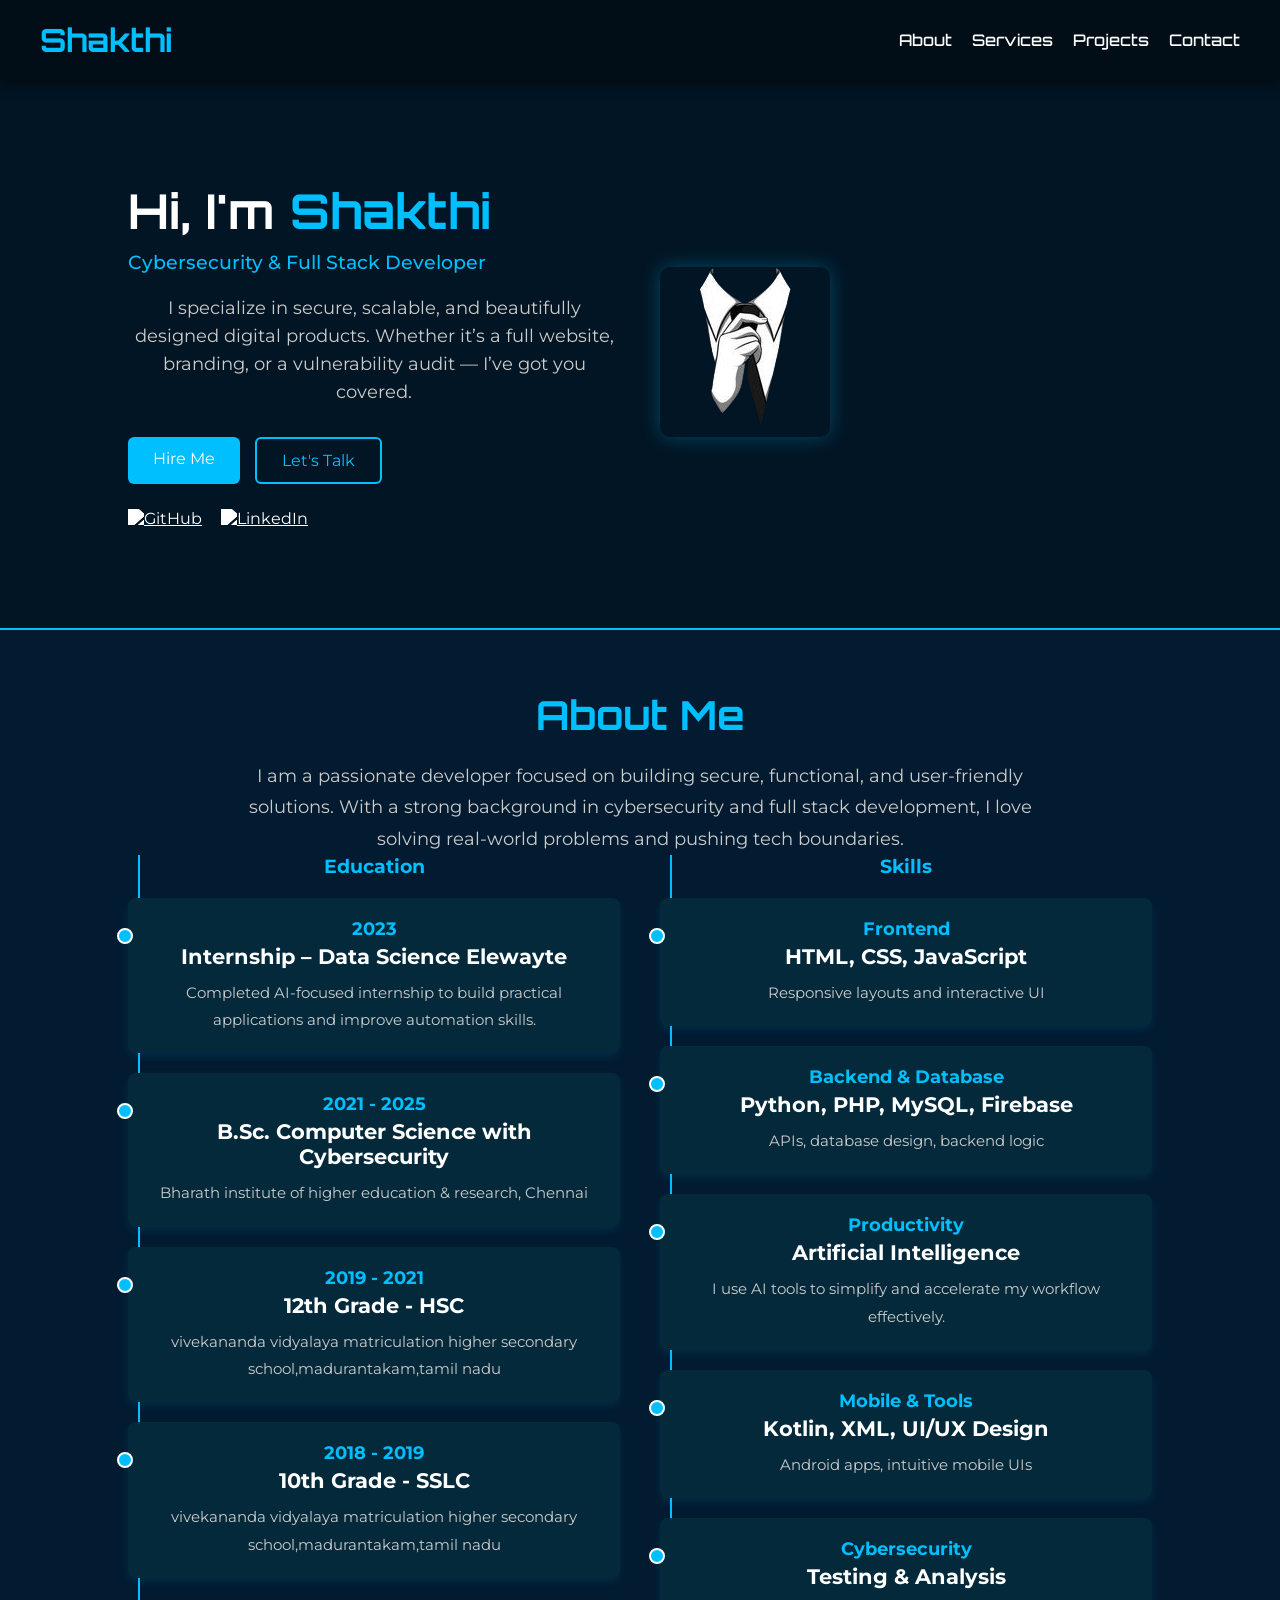
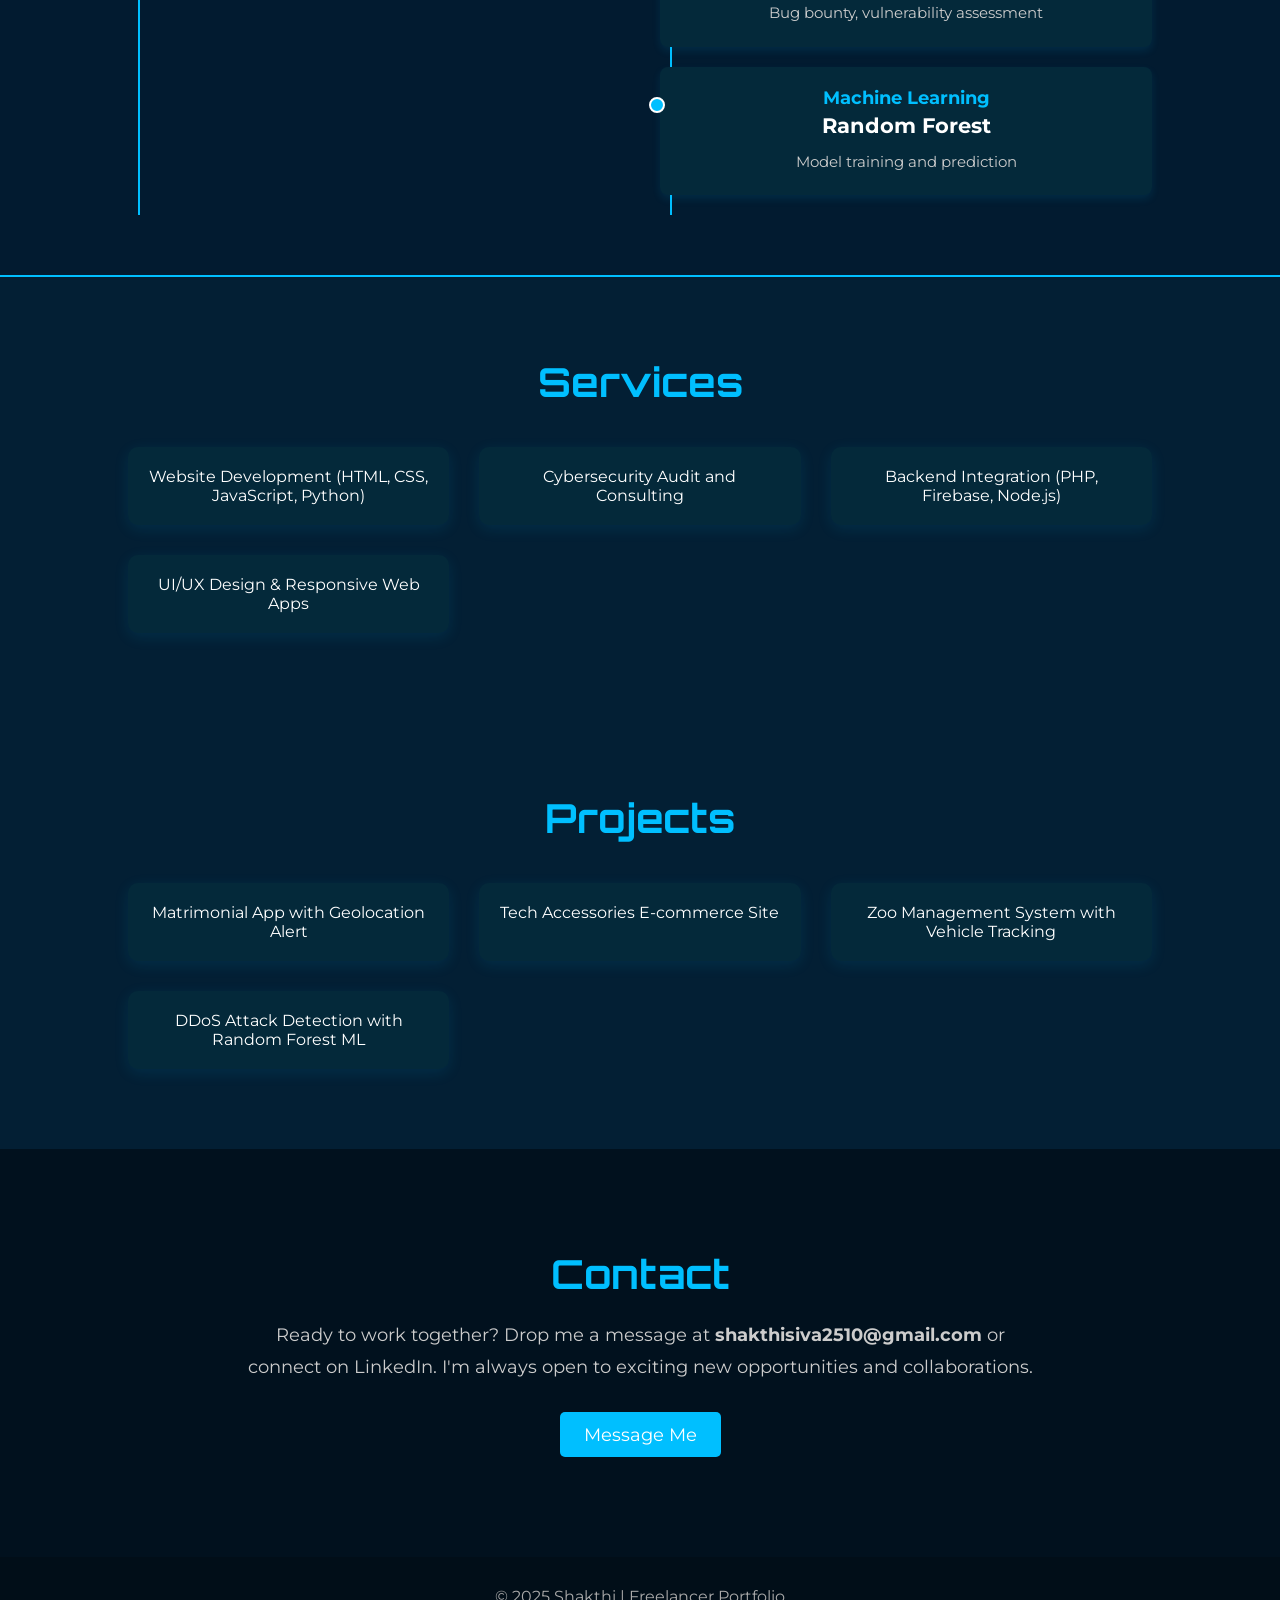
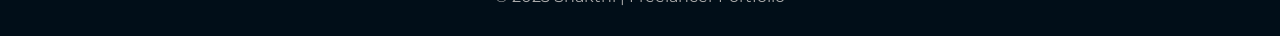
==== portfolio.html @ a1f35052 "Add files via upload" ====
<!DOCTYPE html>
<html lang="en">
<head>
  <meta charset="UTF-8">
  <meta name="viewport" content="width=device-width, initial-scale=1.0">
  <title>Shakthi | Freelancer Portfolio</title>
  <link href="https://fonts.googleapis.com/css2?family=Poppins:wght@300;500;700&family=Orbitron:wght@500&family=Montserrat:wght@400;600&display=swap" rel="stylesheet">
  <style>
    html {
      scroll-behavior: smooth;
    }

    * {
      margin: 0;
      padding: 0;
      box-sizing: border-box;
    }

    body {
      background-color: #021524;
      color: #fff;
      overflow-x: hidden;
      font-family: 'Montserrat', sans-serif;
    }

    header {
      background-color: #010e18;
      padding: 20px 40px;
      display: flex;
      justify-content: space-between;
      align-items: center;
      box-shadow: 0 4px 12px rgba(0,0,0,0.6);
      position: sticky;
      top: 0;
      z-index: 1000;
      animation: slideInDown 1s ease-in-out;
      font-family: 'Orbitron', sans-serif;
    }

    .logo {
      font-size: 2em;
      font-weight: bold;
      color: #00bfff;
    }

    nav {
      display: flex;
      gap: 20px;
    }

    nav a {
      color: #fff;
      text-decoration: none;
      font-weight: 500;
      transition: 0.3s ease;
    }

    nav a:hover {
      color: #00bfff;
    }

    section {
      padding: 80px 10vw;
    }

    .hero-modern {
      display: grid;
      grid-template-columns: 1fr 1fr;
      align-items: center;
      gap: 40px;
      padding-top: 100px;
      padding-bottom: 100px;
      animation: fadeIn 2s ease-in;
      background-image: url('https://images.unsplash.com/photo-1606761568499-6fbb9f047f91');
      background-size: cover;
      background-repeat: no-repeat;
      background-position: center;
        }

    .hero-text h1 {
      font-size: 3em;
      font-weight: 700;
      animation: slideInLeft 1s ease-out;
      font-family: 'Orbitron', sans-serif;
    }

    .hero-text h1 span {
      color: #00bfff;
    }

    .hero-text h3 {
      font-weight: 500;
      color: #00bfff;
      margin: 10px 0 20px;
      animation: fadeInUp 1.5s ease-in;
    }

    .hero-text p {
      max-width: 500px;
      line-height: 1.6;
      margin-bottom: 30px;
      color: #cccccc;
      animation: fadeInUp 1.8s ease-in;
    }

    .hero-buttons {
      display: flex;
      gap: 15px;
      margin-bottom: 25px;
      animation: fadeInUp 2s ease-in;
    }

    .btn {
      padding: 12px 25px;
      font-size: 1em;
      border-radius: 6px;
      text-decoration: none;
      transition: 0.3s ease;
      font-family: 'Montserrat', sans-serif;
    }

    .filled {
      background-color: #00bfff;
      color: #fff;
    }

    .outlined {
      border: 2px solid #00bfff;
      color: #00bfff;
    }

    .btn:hover {
      transform: translateY(-2px);
    }

    .social-icons {
      margin-top: 15px;
      animation: fadeInUp 2.2s ease-in;
    }

    .social-icons a {
      margin-right: 15px;
    }

    .social-icons img {
      width: 30px;
      filter: brightness(0) invert(1);
    }

    .hero-img img {
      max-width: 100%;
      border-radius: 10px;
      box-shadow: 0 0 20px rgba(0, 191, 255, 0.3);
      animation: zoomIn 1.5s ease-in;
    }

    h2 {
      font-size: 2.5em;
      color: #00bfff;
      margin-bottom: 20px;
      text-align: center;
      font-family: 'Orbitron', sans-serif;
    }

    p {
      font-size: 1.1em;
      line-height: 1.8;
      color: #cccccc;
      max-width: 800px;
      margin: auto;
      text-align: center;
    }

    section#services, section#projects {
      background-color: #031f34;
    }

    section#services .grid, section#projects .grid {
      display: grid;
      grid-template-columns: repeat(auto-fit, minmax(250px, 1fr));
      gap: 30px;
      margin-top: 40px;
    }

    .card {
      background-color: #04293a;
      padding: 20px;
      border-radius: 10px;
      box-shadow: 0 4px 15px rgba(0, 191, 255, 0.1);
      transition: transform 0.4s ease, box-shadow 0.4s ease;
      text-align: center;
      animation: floatIn 2s ease-in-out;
    }

    .card:hover {
      transform: translateY(-10px) scale(1.02);
      box-shadow: 0 10px 25px rgba(0, 191, 255, 0.3);
    }

    section#contact {
      background-color: #01111e;
      text-align: center;
      padding: 100px 10vw;
    }

    section#about {
      background-color: #021b30;
      border-top: 2px solid #00bfff;
      border-bottom: 2px solid #00bfff;
      padding: 60px 10vw;
      text-align: center;
    }

    footer {
      text-align: center;
      padding: 30px;
      background-color: #010e18;
      color: #aaa;
      font-family: 'Montserrat', sans-serif;
    }

    .mail-button:hover {
      background-color: #0088cc;
    }
    .mail-button {
      display: inline-block;
      margin-top: 30px;
      background-color: #00bfff;
      color: #fff;
      padding: 12px 24px;
      border-radius: 5px;
      text-decoration: none;
      font-size: 1.1em;
      transition: background 0.3s ease;
    }
    .timeline {
      display: flex;
      justify-content: center;
      gap: 40px;
      flex-wrap: wrap;
    }

    .timeline-column {
      flex: 1 1 300px;
      max-width: 500px;
      position: relative;
    }

    .timeline-column::before {
      content: '';
      position: absolute;
      top: 0;
      left: 10px;
      bottom: 0;
      width: 2px;
      background: #00bfff;
    }

    .timeline-entry {
      background: #04293a;
      border-radius: 8px;
      padding: 20px 25px;
      margin: 20px 0;
      box-shadow: 0 4px 8px rgba(0, 191, 255, 0.1);
      position: relative;
      transition: transform 0.3s ease, box-shadow 0.3s ease;
    }

    .timeline-entry:hover {
      transform: translateY(-5px);
      box-shadow: 0 8px 16px rgba(0, 191, 255, 0.2);
    }

    .timeline-entry::before {
      content: '';
      position: absolute;
      top: 30px;
      left: -11px;
      width: 12px;
      height: 12px;
      border-radius: 50%;
      background: #00bfff;
      border: 2px solid #fff;
    }

    .timeline-entry h4 {
      color: #00bfff;
      font-size: 1.1em;
      margin-bottom: 5px;
    }

    .timeline-entry h3 {
      font-size: 1.3em;
      margin: 5px 0 10px;
    }

    .timeline-entry p {
      font-size: 0.95em;
      color: #ccc;
    }

    @keyframes fadeIn {
      from { opacity: 0; }
      to { opacity: 1; }
    }

    @keyframes slideInLeft {
      from { transform: translateX(-100px); opacity: 0; }
      to { transform: translateX(0); opacity: 1; }
    }

    @keyframes slideInDown {
      from { transform: translateY(-100px); opacity: 0; }
      to { transform: translateY(0); opacity: 1; }
    }

    @keyframes fadeInUp {
      from { transform: translateY(40px); opacity: 0; }
      to { transform: translateY(0); opacity: 1; }
    }

    @keyframes zoomIn {
      from { transform: scale(0.5); opacity: 0; }
      to { transform: scale(1); opacity: 1; }
    }

    @keyframes floatIn {
      0% { transform: translateY(20px); opacity: 0; }
      100% { transform: translateY(0); opacity: 1; }
    }
  </style>
</head>
<body>
<!-- rest of the HTML content remains unchanged -->

  <header>
    <div class="logo">Shakthi</div>
    <nav>
      <a href="#about">About</a>
      <a href="#services">Services</a>
      <a href="#projects">Projects</a>
      <a href="#contact">Contact</a>
    </nav>
  </header>

  <section class="hero-modern">
    <div class="hero-text">
      <h1>Hi, I'm <span>Shakthi</span></h1>
      <h3>Cybersecurity & Full Stack Developer</h3>
      <p>
        I specialize in secure, scalable, and beautifully designed digital products.
        Whether it’s a full website, branding, or a vulnerability audit — I’ve got you covered.
      </p>
      <div class="hero-buttons">
        <a href="#contact" class="btn filled">Hire Me</a>
        <a href="#contact" class="btn outlined">Let's Talk</a>
      </div>
      <div class="social-icons">
        <a href="https://www.github.com/shakthi2510"><img src="https://cdn-icons-png.flaticon.com/512/733/733553.png" alt="GitHub"></a>
        <a href="https://www.linkedin.com/in/shakthi25"><img src="https://cdn-icons-png.flaticon.com/512/733/733561.png" alt="LinkedIn"></a>
      </div>
    </div>
    <div class="hero-img">
      <img src="portfolio.png" alt="Shakthi Image">
    </div>
  </section>
  <section id="about">
    <h2>About Me</h2>
    <p>
      I am a passionate developer focused on building secure, functional, and user-friendly solutions. With a strong background in cybersecurity and full stack development, I love solving real-world problems and pushing tech boundaries.
    </p>

    <div class="timeline">
      <div class="timeline-column">
        <h3 style="color:#00bfff; text-align:center; margin-bottom: 10px;">Education</h3>
        <div class="timeline-entry">
          <h4>2023</h4>
          <h3>Internship – Data Science Elewayte</h3>
          <p>Completed AI-focused internship to build practical applications and improve automation skills.</p>
        </div>
        <div class="timeline-entry">
          <h4>2021 - 2025</h4>
          <h3>B.Sc. Computer Science with Cybersecurity</h3>
          <p>Bharath institute of higher education & research, Chennai</p>
        </div>
        <div class="timeline-entry">
          <h4>2019 - 2021</h4>
          <h3>12th Grade - HSC</h3>
          <p>vivekananda vidyalaya matriculation higher secondary school,madurantakam,tamil nadu</p>
        </div>
        <div class="timeline-entry">
          <h4>2018 - 2019</h4>
          <h3>10th Grade - SSLC</h3>
          <p>vivekananda vidyalaya matriculation higher secondary school,madurantakam,tamil nadu</p>
        </div>
      </div>

      <div class="timeline-column">
        <h3 style="color:#00bfff; text-align:center; margin-bottom: 10px;">Skills</h3>
        <div class="timeline-entry">
          <h4>Frontend</h4>
          <h3>HTML, CSS, JavaScript</h3>
          <p>Responsive layouts and interactive UI</p>
        </div>
        <div class="timeline-entry">
          <h4>Backend & Database</h4>
          <h3>Python, PHP, MySQL, Firebase</h3>
          <p>APIs, database design, backend logic</p>
        </div>
        <div class="timeline-entry">
          <h4>Productivity</h4>
          <h3>Artificial Intelligence</h3>
          <p>I use AI tools to simplify and accelerate my workflow effectively.</p>
        </div>
        <div class="timeline-entry">
          <h4>Mobile & Tools</h4>
          <h3>Kotlin, XML, UI/UX Design</h3>
          <p>Android apps, intuitive mobile UIs</p>
        </div>
        <div class="timeline-entry">
          <h4>Cybersecurity</h4>
          <h3>Testing & Analysis</h3>
          <p>Bug bounty, vulnerability assessment</p>
        </div>
        <div class="timeline-entry">
          <h4>Machine Learning</h4>
          <h3>Random Forest</h3>
          <p>Model training and prediction</p>
        </div>
      </div>
    </div>
  </section>

  <section id="services">
    <h2>Services</h2>
    <div class="grid">
      <div class="card">Website Development (HTML, CSS, JavaScript, Python)</div>
      <div class="card">Cybersecurity Audit and Consulting</div>
      <div class="card">Backend Integration (PHP, Firebase, Node.js)</div>
      <div class="card">UI/UX Design & Responsive Web Apps</div>
    </div>
  </section>

  <section id="projects">
    <h2>Projects</h2>
    <div class="grid">
      <div class="card">Matrimonial App with Geolocation Alert</div>
      <div class="card">Tech Accessories E-commerce Site</div>
      <div class="card">Zoo Management System with Vehicle Tracking</div>
      <div class="card">DDoS Attack Detection with Random Forest ML</div>
    </div>
  </section>

  <section id="contact">
    <h2>Contact</h2>
    <p>
      Ready to work together? Drop me a message at <strong>shakthisiva2510@gmail.com</strong> or connect on LinkedIn. I'm always open to exciting new opportunities and collaborations.
    </p>
    <a href="mailto:shakthisiva2510@gmail.com" class="mail-button">Message Me</a>
  </section>

  <footer>
    &copy; 2025 Shakthi | Freelancer Portfolio
  </footer>
</body>
</html>
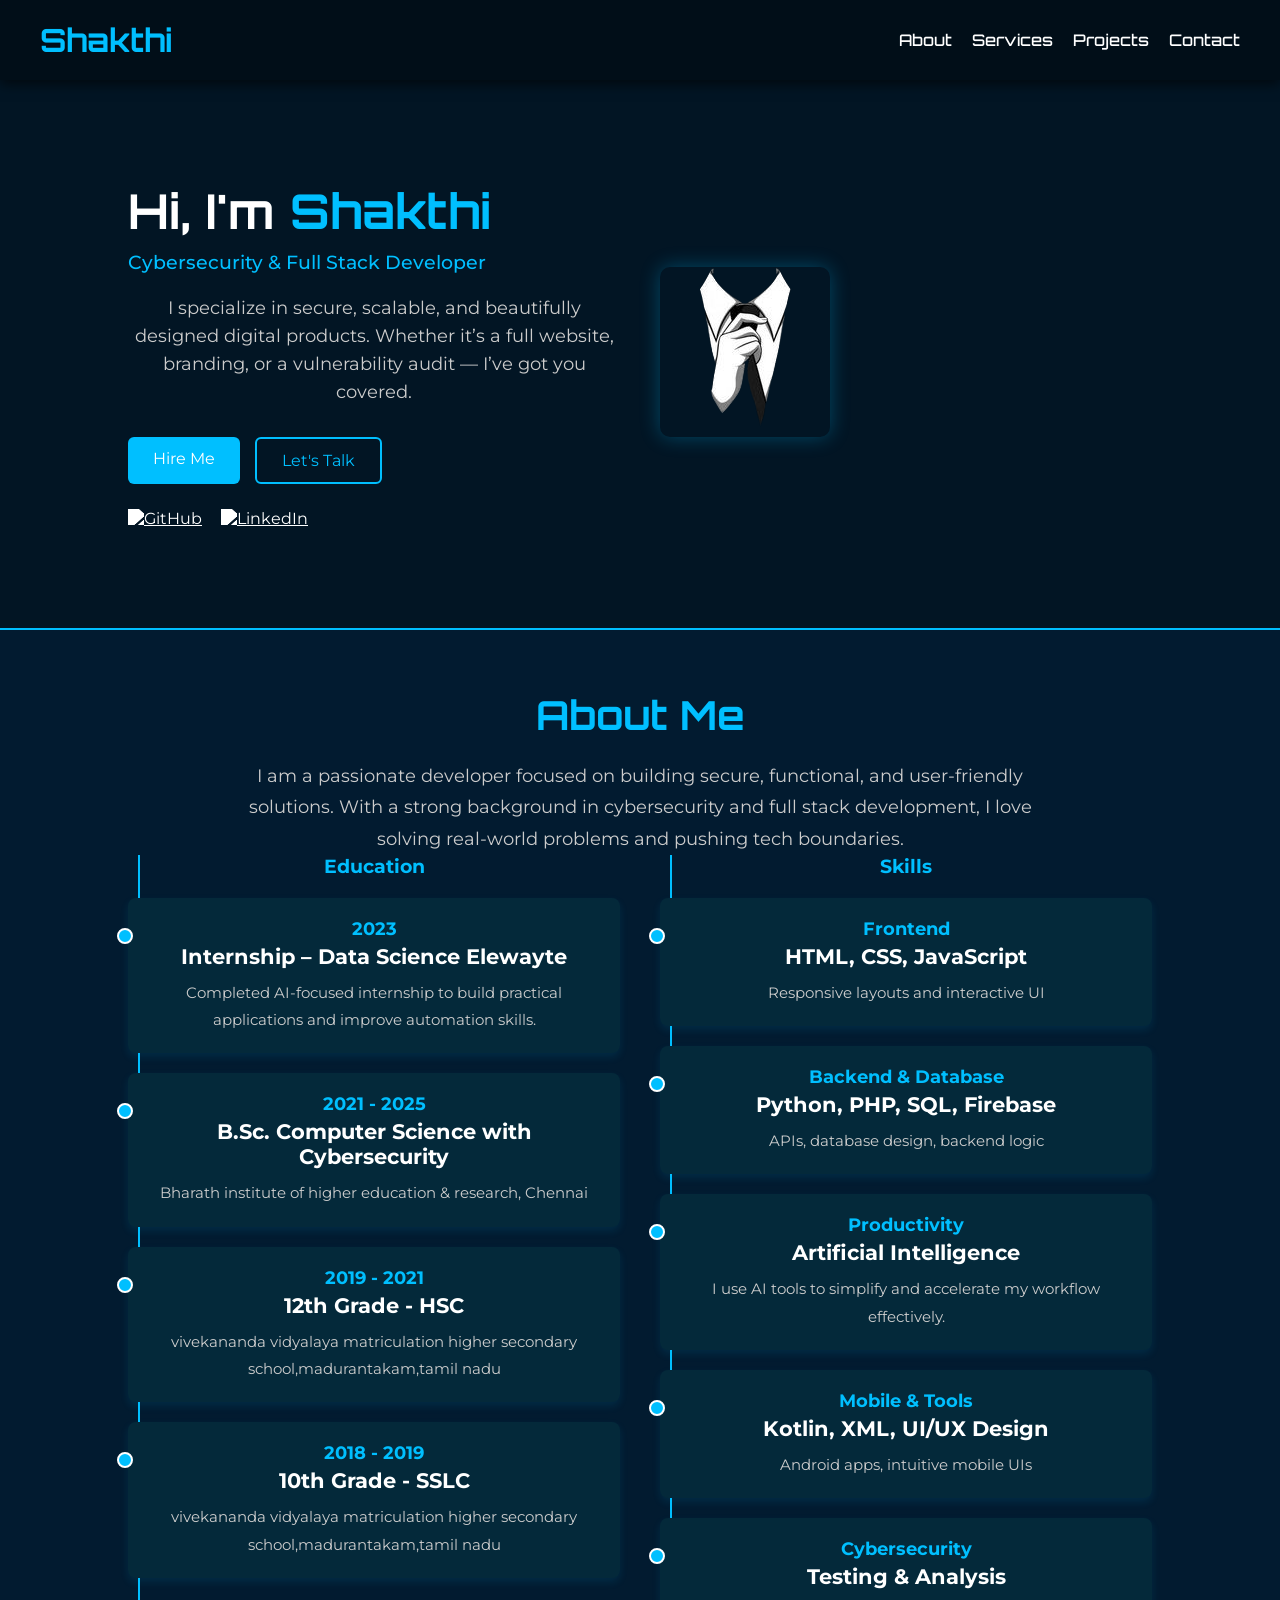
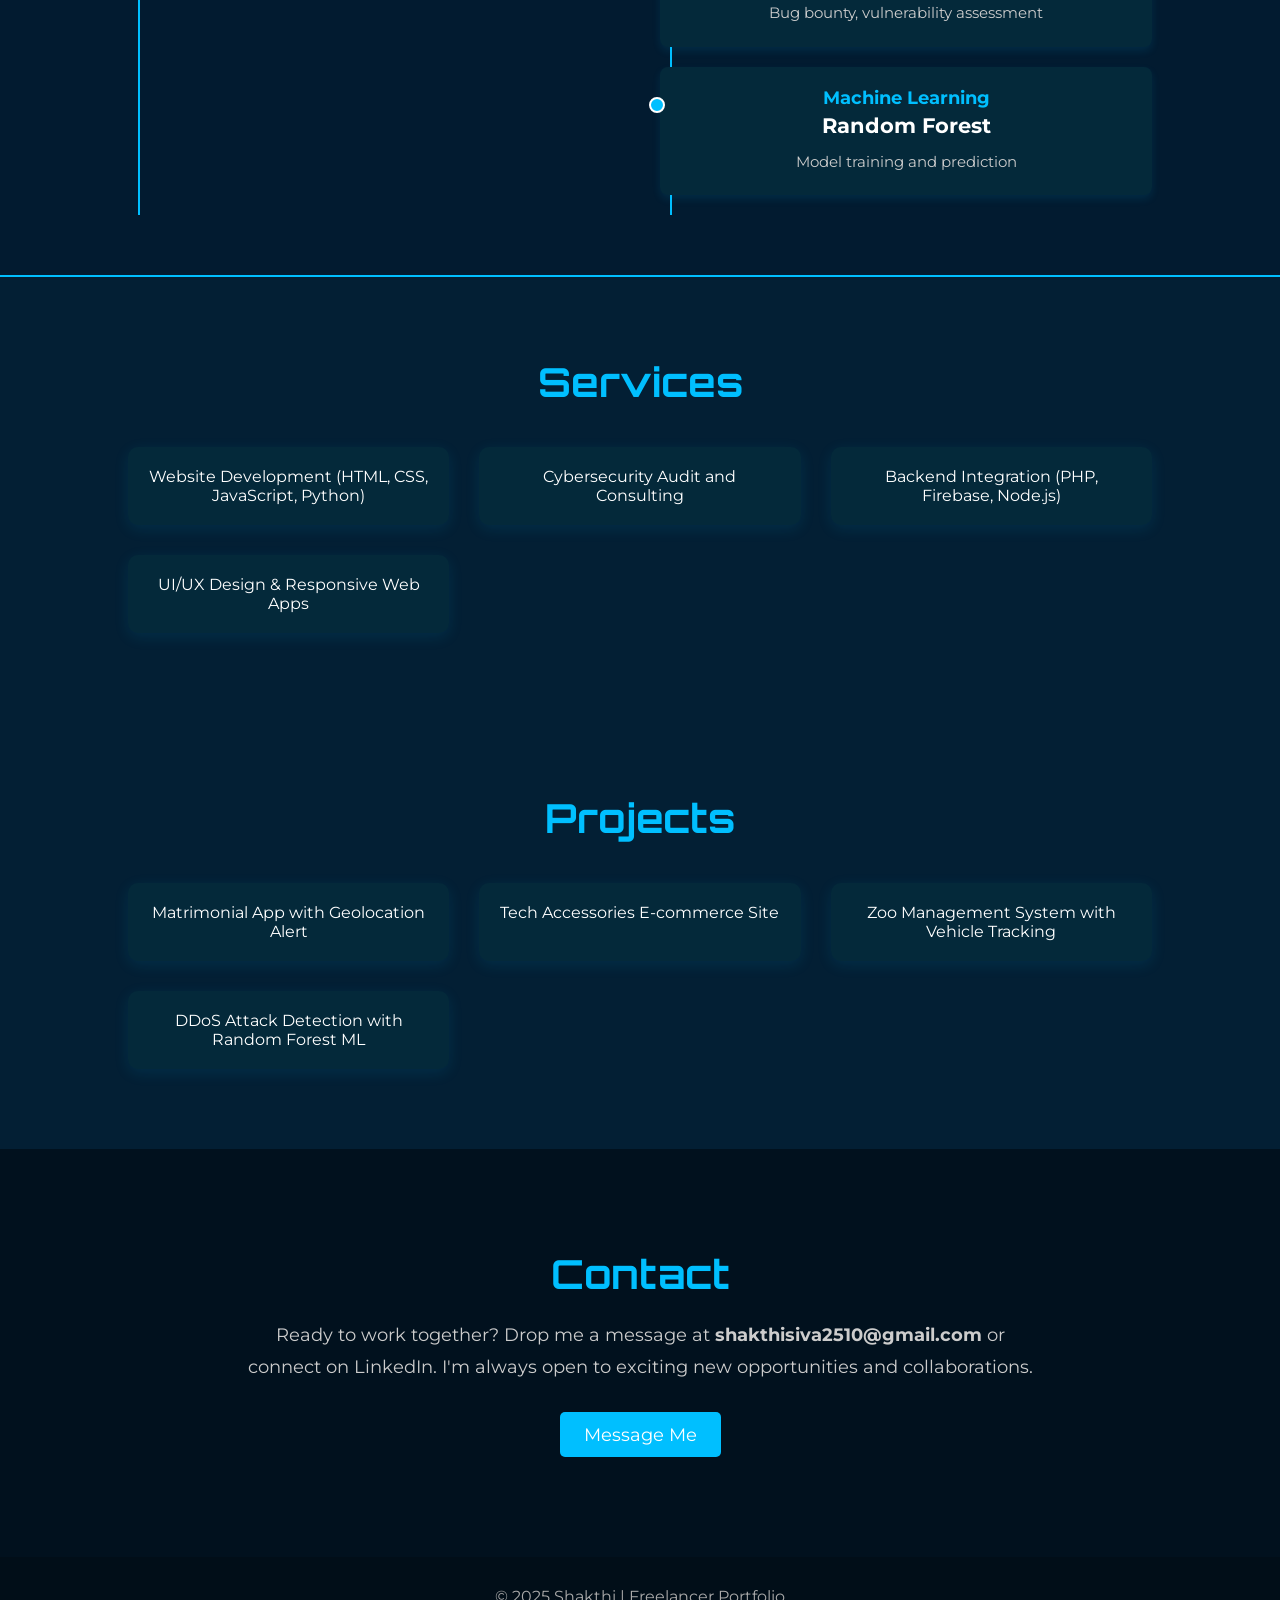
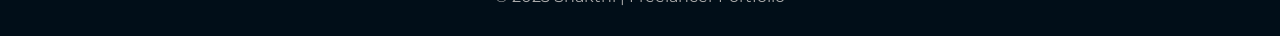
==== commit c8c4768a: "Update portfolio.html" ====
--- a/portfolio.html
+++ b/portfolio.html
@@ -404,7 +404,7 @@
         </div>
         <div class="timeline-entry">
           <h4>Backend & Database</h4>
-          <h3>Python, PHP, MySQL, Firebase</h3>
+          <h3>Python, PHP, SQL, Firebase</h3>
           <p>APIs, database design, backend logic</p>
         </div>
         <div class="timeline-entry">
@@ -463,4 +463,4 @@
     &copy; 2025 Shakthi | Freelancer Portfolio
   </footer>
 </body>
-</html>+</html>
